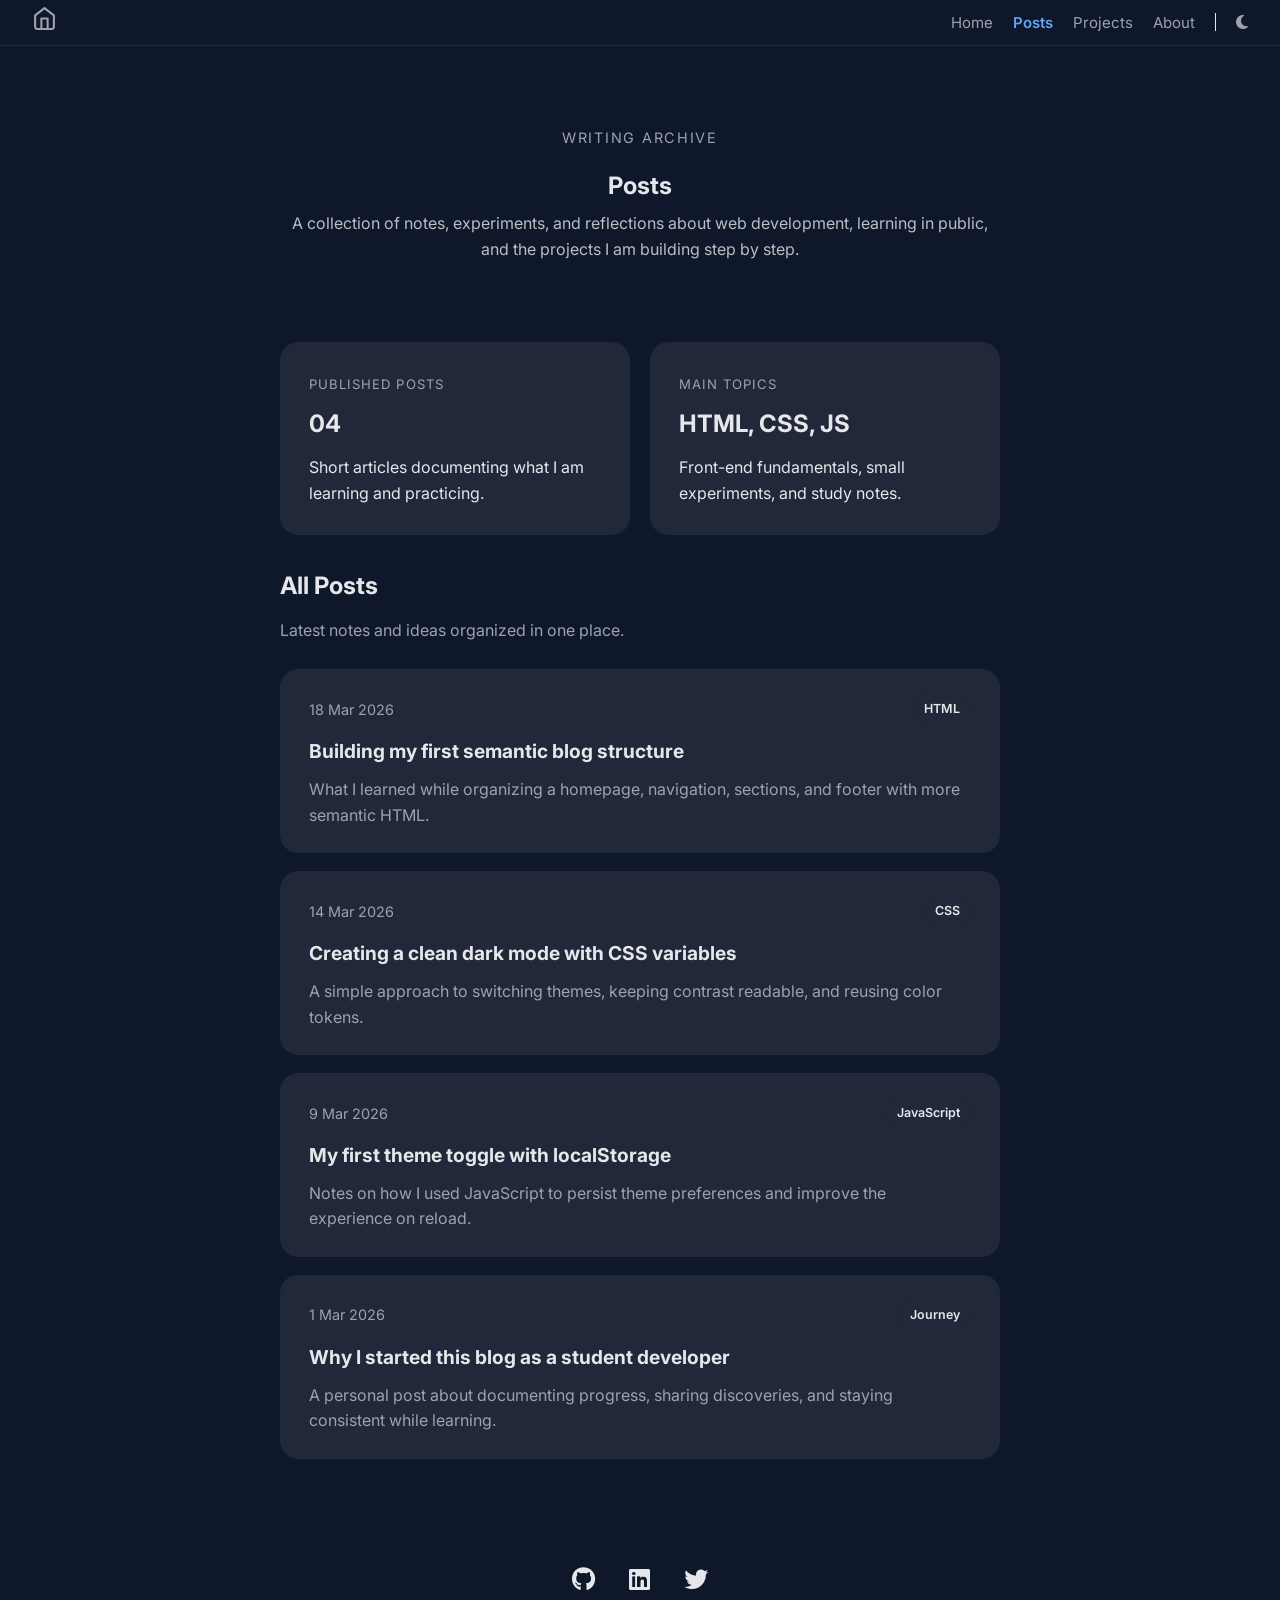
==== posts/index.html @ 48aa8283 "feat: adiciona nova pasta posts para incluir postagens" ====
<!DOCTYPE html>
<html lang="en" data-theme="dark">
<head>
    <meta charset="UTF-8">
    <meta name="viewport" content="width=device-width, initial-scale=1.0">
    <title>Posts | Awesome Alex blog</title>
    <link rel="stylesheet" href="../css/style.css">
    <link rel="preconnect" href="https://fonts.googleapis.com">
    <link rel="preconnect" href="https://fonts.gstatic.com" crossorigin>
    <link rel="icon" type="image/x-icon" href="../img/icon/favicon.ico">
    <link href="https://fonts.googleapis.com/css2?family=Inter:wght@400;600;700&display=swap" rel="stylesheet">
    <link rel="stylesheet" href="https://cdnjs.cloudflare.com/ajax/libs/font-awesome/6.5.1/css/all.min.css">
</head>
<body class="dark">
    <header>
        <nav class="navbar" aria-label="Main navigation">
            <div class="nav-left">
                <a href="../index.html" aria-label="Home Page">
                    <svg xmlns="http://www.w3.org/2000/svg" width="25" height="25" viewBox="0 0 24 24" fill="none" stroke="currentColor" stroke-width="2" stroke-linecap="round" stroke-linejoin="round" class="feather feather-home">
                        <title>Home</title>
                        <path d="M3 9l9-7 9 7v11a2 2 0 0 1-2 2H5a2 2 0 0 1-2-2z"></path>
                        <polyline points="9 22 9 12 15 12 15 22"></polyline>
                    </svg>
                </a>
            </div>

            <ul class="nav-menu" id="nav-menu">
                <li><a href="../index.html">Home</a></li>
                <li><a class="active" href="./">Posts</a></li>
                <li><a href="../projects.html">Projects</a></li>
                <li><a href="../about.html">About</a></li>
                <li class="divider"></li>
                <li>
                    <button id="theme-toggle" class="theme-btn" aria-label="Toggle theme">
                        <i id="theme-icon" class="fa-solid fa-moon"></i>
                    </button>
                </li>
            </ul>

            <button
                class="menu-toggle"
                aria-controls="nav-menu"
                aria-expanded="false"
                aria-label="Abrir menu">
                ☰
            </button>
        </nav>
    </header>

    <main>
        <div class="container">
            <section class="author posts-hero">
                <p class="about-eyebrow">Writing archive</p>
                <h1 class="author-name">Posts</h1>
                <p class="author-bio">
                    A collection of notes, experiments, and reflections about web development, learning in public,
                    and the projects I am building step by step.
                </p>
            </section>

            <section class="posts-overview" aria-label="Posts overview">
                <div class="about-card overview-card">
                    <span class="overview-label">Published posts</span>
                    <strong class="overview-value">04</strong>
                    <p>Short articles documenting what I am learning and practicing.</p>
                </div>

                <div class="about-card overview-card">
                    <span class="overview-label">Main topics</span>
                    <strong class="overview-value">HTML, CSS, JS</strong>
                    <p>Front-end fundamentals, small experiments, and study notes.</p>
                </div>
            </section>

            <section class="posts-archive" aria-labelledby="all-posts">
                <div class="archive-header">
                    <h2 id="all-posts" class="section-title">All Posts</h2>
                    <p>Latest notes and ideas organized in one place.</p>
                </div>

                <article class="post-card">
                    <div class="post-card-meta">
                        <time datetime="2026-03-18">18 Mar 2026</time>
                        <span class="post-tag">HTML</span>
                    </div>
                    <h3 class="post-card-title"><a href="post-semantic-blog-structure.html">Building my first semantic blog structure</a></h3>
                    <p class="post-card-excerpt">
                        What I learned while organizing a homepage, navigation, sections, and footer with more semantic HTML.
                    </p>
                </article>

                <article class="post-card">
                    <div class="post-card-meta">
                        <time datetime="2026-03-14">14 Mar 2026</time>
                        <span class="post-tag">CSS</span>
                    </div>
                    <h3 class="post-card-title"><a href="post-dark-mode-css-variables.html">Creating a clean dark mode with CSS variables</a></h3>
                    <p class="post-card-excerpt">
                        A simple approach to switching themes, keeping contrast readable, and reusing color tokens.
                    </p>
                </article>

                <article class="post-card">
                    <div class="post-card-meta">
                        <time datetime="2026-03-09">9 Mar 2026</time>
                        <span class="post-tag">JavaScript</span>
                    </div>
                    <h3 class="post-card-title"><a href="post-theme-toggle-localstorage.html">My first theme toggle with localStorage</a></h3>
                    <p class="post-card-excerpt">
                        Notes on how I used JavaScript to persist theme preferences and improve the experience on reload.
                    </p>
                </article>

                <article class="post-card">
                    <div class="post-card-meta">
                        <time datetime="2026-03-01">1 Mar 2026</time>
                        <span class="post-tag">Journey</span>
                    </div>
                    <h3 class="post-card-title"><a href="post-why-i-started-this-blog.html">Why I started this blog as a student developer</a></h3>
                    <p class="post-card-excerpt">
                        A personal post about documenting progress, sharing discoveries, and staying consistent while learning.
                    </p>
                </article>
            </section>
        </div>
    </main>

    <footer class="footer">
        <nav class="social-icons" aria-label="Social Media">
            <ul class="social-icons-list">
                <li>
                    <a href="https://github.com/robertifpb"
                    target="_blank"
                    rel="noopener noreferrer"
                    aria-label="GitHub from Alex Robert"
                    class="social-icon github">
                        <i class="fa-brands fa-github"></i>
                    </a>
                </li>

                <li>
                    <a href="https://www.linkedin.com/in/arobertdev/"
                    target="_blank"
                    rel="noopener noreferrer"
                    aria-label="Linkedin from Alex Robert"
                    class="social-icon linkedin">
                        <i class="fa-brands fa-linkedin"></i>
                    </a>
                </li>

                <li>
                    <a href="https://x.com/Alexrobertjr"
                    target="_blank"
                    rel="noopener noreferrer"
                    aria-label="Twitter from Alex Robert"
                    class="social-icon twitter">
                        <i class="fa-brands fa-twitter"></i>
                    </a>
                </li>
            </ul>
        </nav>

        <div class="footer-copyright">
            <p>© <span class="footer-year"></span>
                Álex Robert - Powered by <a href="#">Álex Blog Awesome</a>
            </p>
        </div>
    </footer>

    <script src="../js/script.js"></script>
</body>
</html>
---- css/style.css ----
/* Estilo para o Dark Mode */
:root {
    --bg-color: #ffffff;
    --text-color: #0f172a;
    --text-secondary: #6b7280;
    --card-hover-bg: #e2e8f0;
    --divider-color: #e5e7eb;
    --nav-active: #2563eb;
    --icon-hover: #f3f4f6;
    --border-color: #e5e7eb;
    --link-color: #2563eb;
    --github-hover: rgba(24,23,23,0.1);
    --footer-link: #2563eb;
    --card-surface: color-mix(in srgb, var(--bg-color) 92%, var(--text-color) 8%);
    --shadow-color: rgba(15, 23, 42, 0.08);
    --project-glow: rgba(37, 99, 235, 0.18);
}

[data-theme="dark"] {

    --bg-color: #0f172a;
    --text-color: #e5e7eb;
    --text-secondary: #9ca3af;
    --card-hover-bg: #334155;
    --border-color: #1f2937;
    --nav-active: #60a5fa;
    --icon-hover: #1f2937;
    --link-color: #60a5fa;
    --footer-link: #60a5fa;
    --shadow-color: rgba(2, 6, 23, 0.35);
    --project-glow: rgba(96, 165, 250, 0.18);
}

/* RESET */

*, *::before, *::after {
    box-sizing: border-box;
    margin: 0;
    padding: 0;
}

/* BASE */

html {
    scroll-behavior: smooth;
}

body {
    line-height: 1.6;
    font-family: "Inter", "Segoe UI", Helvetica, Arial, sans-serif;
    background: var(--bg-color);
    color: var(--text-color);
    transition: background 0.3s, color 0.3s;
}

main {
    padding-top: 80px;
}

a {
    color: var(--link-color);
}

img {
    max-width: 100%;
    height: auto;
}

section {
    margin-bottom: 80px;
}

footer {
    margin-top: 100px;
}

/* LAYOUT */

.container {
    max-width: 900px;
    margin: 0 auto;
    padding: 0 20px;
    width: 100%;
}

.navbar {
    display: flex;
    align-items: center;
    justify-content: space-between;
    padding: 6px 32px;
    border-bottom: 1px solid var(--border-color);
}

/* COMPONENTS */

.nav-left svg {
    color: var(--text-secondary);
    font-size: 18px;
    cursor: pointer;
    transition: 0.3s ease;
}

.nav-left svg:hover {
    color: var(--link-color);
}

.nav-menu {
    display: flex;
    align-items: center;
    padding: 0;
    margin: 0;
    gap: 20px;
    list-style: none;
}

.nav-menu a {
    text-decoration: none;
    color: var(--text-secondary);
    font-size: 15px;
    transition: 0.3s ease;
}

.nav-menu a:hover {
    color: var(--link-color);
}

.nav-menu a.active {
    color: var(--nav-active);
    font-weight: 600;
}

.divider {
    width: 1px;
    height: 18px;
    background: var(--divider-color);
}

.theme-btn {
    background: none;
    border: none;
    color: var(--text-secondary);
    cursor: pointer;
    font-size: 16px;
}

.menu-toggle {
    display: none;
    font-size: 20px;
    background: none;
    border: none;
    cursor: pointer;
    color: var(--text-color);
}

.section-title {
    margin-bottom: 20px;
}

.author {
    display: flex;
    flex-direction: column;
    align-items: center;
    text-align: center;
    margin-bottom: 80px;
    color: var(--text-secondary);
}

.author-avatar {
    width: 90px;
    height: 90px;
    border-radius: 50%;
    object-fit: cover;
    transition: 0.3s;
}

.author-avatar:hover {
    transform: scale(1.1);
    text-decoration: underline;
}

.author-name {
    margin-top: 12px;
    color: var(--text-color);
}

.author-bio {
    max-width: 720px;
    margin: 0 auto;
    line-height: 1.6;
    opacity: 0.8;
    color: var(--text-color);
}

.about-hero {
    gap: 6px;
}

.about-eyebrow {
    font-size: 0.9rem;
    letter-spacing: 0.12em;
    text-transform: uppercase;
    color: var(--text-secondary);
}

.about-content {
    width: 100%;
    max-width: 720px;
    margin: 0 auto;
    display: grid;
    gap: 24px;
}

.about-card {
    padding: 28px;
    border: 1px solid var(--border-color);
    border-radius: 18px;
    background: var(--card-surface);
    transition: background 0.3s ease, transform 0.3s ease, border-color 0.3s ease;
}

.about-card:hover {
    background: var(--card-hover-bg);
    transform: translateY(-4px);
    border-color: var(--card-hover-bg);
}

.about-card p {
    margin-top: 12px;
}

.posts-hero {
    gap: 6px;
}

.posts-overview {
    width: 100%;
    max-width: 720px;
    margin: 0 auto 32px;
    display: grid;
    grid-template-columns: repeat(2, minmax(0, 1fr));
    gap: 20px;
}

.overview-card {
    min-height: 100%;
}

.overview-label {
    display: inline-block;
    font-size: 0.82rem;
    text-transform: uppercase;
    letter-spacing: 0.08em;
    color: var(--text-secondary);
}

.overview-value {
    display: block;
    margin-top: 8px;
    font-size: 1.5rem;
    color: var(--text-color);
}

.timeline-section {
    width: 100%;
    max-width: 760px;
    margin: 0 auto 56px;
}

.timeline {
    position: relative;
    display: grid;
    gap: 24px;
    padding-left: 28px;
}

.timeline::before {
    content: "";
    position: absolute;
    top: 8px;
    bottom: 8px;
    left: 8px;
    width: 2px;
    background: linear-gradient(180deg, var(--link-color), color-mix(in srgb, var(--link-color) 10%, var(--border-color) 90%));
}

.timeline-item {
    position: relative;
    display: grid;
    grid-template-columns: 16px minmax(0, 1fr);
    gap: 20px;
    align-items: start;
}

.timeline-marker {
    width: 16px;
    height: 16px;
    margin-top: 12px;
    border-radius: 50%;
    background: var(--bg-color);
    border: 4px solid var(--link-color);
    box-shadow: 0 0 0 6px color-mix(in srgb, var(--link-color) 14%, transparent);
}

.timeline-card {
    padding: 24px 26px;
    border: 1px solid var(--border-color);
    border-radius: 20px;
    background: var(--card-surface);
    box-shadow: 0 16px 40px var(--shadow-color);
    transition: transform 0.3s ease, border-color 0.3s ease, box-shadow 0.3s ease;
}

.timeline-card:hover {
    transform: translateY(-4px);
    border-color: color-mix(in srgb, var(--link-color) 45%, var(--border-color) 55%);
    box-shadow: 0 20px 44px var(--shadow-color);
}

.timeline-period {
    display: inline-block;
    margin-bottom: 8px;
    font-size: 0.8rem;
    font-weight: 700;
    letter-spacing: 0.08em;
    text-transform: uppercase;
    color: var(--link-color);
}

.timeline-card h3 {
    font-size: 1.12rem;
    color: var(--text-color);
}

.timeline-card p {
    margin-top: 10px;
    color: var(--text-secondary);
}

.skills-section {
    width: 100%;
    max-width: 720px;
    margin: 0 auto 48px;
}

.skills-grid {
    display: grid;
    grid-template-columns: repeat(2, minmax(0, 1fr));
    gap: 20px;
}

.skill-card {
    padding: 24px;
    border: 1px solid var(--border-color);
    border-radius: 20px;
    background: var(--card-surface);
    box-shadow: 0 14px 36px var(--shadow-color);
    transition: transform 0.3s ease, border-color 0.3s ease, box-shadow 0.3s ease;
}

.skill-card:hover {
    transform: translateY(-6px);
    border-color: color-mix(in srgb, var(--link-color) 45%, var(--border-color) 55%);
    box-shadow: 0 20px 44px var(--shadow-color);
}

.skill-header {
    display: flex;
    align-items: center;
    justify-content: space-between;
    gap: 12px;
    margin-bottom: 14px;
}

.skill-header h4 {
    display: flex;
    align-items: center;
    gap: 10px;
    font-size: 1rem;
    color: var(--text-color);
}

.skill-header span {
    font-size: 0.92rem;
    font-weight: 700;
    color: var(--link-color);
}

.skill-icon {
    font-size: 1.2rem;
}

.html-icon {
    color: #e34f26;
}

.css-icon {
    color: #1572b6;
}

.js-icon {
    color: #f7df1e;
}

.git-icon {
    color: #f05032;
}

.python-icon {
    color: #3776ab;
}

.progress-track {
    width: 100%;
    height: 12px;
    margin-bottom: 14px;
    border-radius: 999px;
    overflow: hidden;
    background: color-mix(in srgb, var(--text-secondary) 20%, var(--bg-color) 80%);
}

.progress-fill {
    display: block;
    height: 100%;
    border-radius: inherit;
    background: linear-gradient(90deg, var(--link-color), color-mix(in srgb, var(--link-color) 40%, #ffffff 60%));
}

.progress-html {
    width: 85%;
}

.progress-css {
    width: 80%;
}

.progress-js {
    width: 65%;
}

.progress-git {
    width: 70%;
}

.progress-python {
    width: 60%;
}

.skill-card p {
    color: var(--text-secondary);
}

.projects-hero {
    gap: 8px;
}

.projects-overview {
    width: 100%;
    max-width: 720px;
    margin: 0 auto 32px;
    display: grid;
    grid-template-columns: repeat(2, minmax(0, 1fr));
    gap: 20px;
}

.projects-grid {
    width: 100%;
    max-width: 960px;
    margin: 0 auto;
    display: grid;
    gap: 24px;
}

.project-card {
    display: grid;
    grid-template-columns: minmax(220px, 280px) minmax(0, 1fr);
    gap: 0;
    border: 1px solid var(--border-color);
    border-radius: 24px;
    overflow: hidden;
    background: var(--card-surface);
    box-shadow: 0 18px 48px var(--shadow-color);
    transition: transform 0.35s ease, border-color 0.35s ease, box-shadow 0.35s ease;
}

.project-card:hover {
    transform: translateY(-8px);
    border-color: var(--link-color);
    box-shadow: 0 24px 60px var(--shadow-color);
}

.featured-project {
    position: relative;
}

.featured-project::after {
    content: "";
    position: absolute;
    inset: auto 24px -18px 24px;
    height: 36px;
    background: var(--project-glow);
    filter: blur(24px);
    z-index: -1;
}

.project-visual {
    position: relative;
    min-height: 100%;
    padding: 28px;
    display: flex;
    flex-direction: column;
    justify-content: flex-end;
    gap: 14px;
    color: #f8fafc;
    background: linear-gradient(160deg, #1d4ed8 0%, #0f172a 100%);
    overflow: hidden;
}

.project-visual::before,
.project-visual::after {
    content: "";
    position: absolute;
    border-radius: 999px;
    opacity: 0.35;
}

.project-visual::before {
    width: 180px;
    height: 180px;
    top: -52px;
    right: -44px;
    background: rgba(255, 255, 255, 0.18);
}

.project-visual::after {
    width: 140px;
    height: 140px;
    bottom: -46px;
    left: -30px;
    background: rgba(148, 163, 184, 0.22);
}

.project-visual strong,
.project-visual p,
.project-badge,
.project-window {
    position: relative;
    z-index: 1;
}

.project-visual-blog {
    background: linear-gradient(160deg, #1d4ed8 0%, #0f172a 100%);
}

.project-visual-dashboard {
    background: linear-gradient(160deg, #0f766e 0%, #0f172a 100%);
}

.project-visual-landing {
    background: linear-gradient(160deg, #b45309 0%, #7c2d12 100%);
}

.project-badge {
    align-self: flex-start;
    padding: 6px 12px;
    border-radius: 999px;
    background: rgba(255, 255, 255, 0.14);
    border: 1px solid rgba(255, 255, 255, 0.2);
    font-size: 0.78rem;
    font-weight: 700;
    letter-spacing: 0.04em;
    text-transform: uppercase;
}

.project-window {
    display: flex;
    gap: 8px;
    margin-top: auto;
}

.project-window span {
    width: 11px;
    height: 11px;
    border-radius: 50%;
    background: rgba(255, 255, 255, 0.9);
}

.project-visual p {
    max-width: 24ch;
    color: rgba(248, 250, 252, 0.85);
}

.project-content {
    padding: 28px;
    display: grid;
    gap: 18px;
}

.project-meta {
    display: flex;
    align-items: center;
    justify-content: space-between;
    gap: 12px;
    flex-wrap: wrap;
}

.project-status {
    color: var(--text-secondary);
    font-size: 0.92rem;
}

.project-title {
    font-size: 1.35rem;
    line-height: 1.3;
}

.project-description {
    color: var(--text-secondary);
}

.project-highlights {
    padding-left: 20px;
    color: var(--text-color);
}

.project-highlights li + li {
    margin-top: 8px;
}

.project-tech {
    display: flex;
    flex-wrap: wrap;
    gap: 10px;
}

.project-tech span {
    display: inline-flex;
    align-items: center;
    gap: 8px;
    padding: 7px 12px;
    border-radius: 999px;
    background: color-mix(in srgb, var(--link-color) 12%, var(--bg-color) 88%);
    color: var(--text-color);
    font-size: 0.86rem;
    font-weight: 600;
}

.project-tech i {
    font-size: 0.95rem;
}

.project-links {
    display: flex;
    flex-wrap: wrap;
    gap: 12px;
}

.project-links a {
    text-decoration: none;
    padding: 11px 16px;
    border-radius: 12px;
    border: 1px solid var(--border-color);
    color: var(--text-color);
    font-weight: 600;
    transition: transform 0.3s ease, border-color 0.3s ease, color 0.3s ease, background 0.3s ease;
}

.project-links a:hover {
    transform: translateY(-2px);
    color: var(--link-color);
    border-color: var(--link-color);
    background: color-mix(in srgb, var(--link-color) 10%, var(--bg-color) 90%);
}

.posts-archive {
    width: 100%;
    max-width: 720px;
    margin: 0 auto;
    display: grid;
    gap: 18px;
}

.archive-header p {
    margin-top: -8px;
    margin-bottom: 8px;
    color: var(--text-secondary);
}

.post-card {
    padding: 24px 28px;
    border: 1px solid var(--border-color);
    border-radius: 18px;
    background: var(--card-surface);
    transition: background 0.3s ease, transform 0.3s ease, border-color 0.3s ease;
}

.post-card-meta {
    display: flex;
    align-items: center;
    justify-content: space-between;
    gap: 12px;
    margin-bottom: 12px;
    color: var(--text-secondary);
    font-size: 0.9rem;
}

.post-tag {
    padding: 4px 10px;
    border-radius: 999px;
    border: 1px solid var(--border-color);
    color: var(--text-color);
    font-size: 0.78rem;
    font-weight: 600;
}

.post-card:hover {
    background: var(--card-hover-bg);
    transform: translateY(-4px);
    border-color: var(--card-hover-bg);
}

.post-card-title {
    margin-bottom: 10px;
    font-size: 1.2rem;
}

.post-card-title a {
    color: var(--text-color);
    text-decoration: none;
    transition: color 0.3s ease;
}

.post-card-title a:hover {
    color: var(--link-color);
}

.post-card-excerpt {
    color: var(--text-secondary);
}

.post-page {
    width: 100%;
    max-width: 760px;
    margin: 0 auto;
}

.post-article {
    display: grid;
    gap: 28px;
}

.post-article-header {
    text-align: left;
    align-items: flex-start;
    margin-bottom: 0;
}

.post-article-meta {
    display: flex;
    align-items: center;
    gap: 12px;
    flex-wrap: wrap;
    color: var(--text-secondary);
    font-size: 0.95rem;
}

.post-article-title {
    font-size: clamp(2rem, 4vw, 3rem);
    line-height: 1.15;
    color: var(--text-color);
}

.post-article-lead {
    font-size: 1.05rem;
    color: var(--text-secondary);
    max-width: 62ch;
}

.post-content {
    padding: 32px;
    border: 1px solid var(--border-color);
    border-radius: 24px;
    background: var(--card-surface);
    box-shadow: 0 18px 48px var(--shadow-color);
}

.post-content p + p,
.post-content p + h2,
.post-content ul + h2,
.post-content h2 + p,
.post-content h2 + ul,
.post-content ul + p {
    margin-top: 18px;
}

.post-content h2 {
    font-size: 1.3rem;
    color: var(--text-color);
}

.post-content p,
.post-content li {
    color: var(--text-secondary);
}

.post-content ul {
    padding-left: 20px;
}

.post-content li + li {
    margin-top: 8px;
}

.post-navigation {
    display: flex;
    flex-wrap: wrap;
    gap: 14px;
}

.post-navigation a {
    text-decoration: none;
    padding: 12px 16px;
    border-radius: 14px;
    border: 1px solid var(--border-color);
    color: var(--text-color);
    font-weight: 600;
    transition: transform 0.3s ease, border-color 0.3s ease, color 0.3s ease, background 0.3s ease;
}

.post-navigation a:hover {
    transform: translateY(-2px);
    color: var(--link-color);
    border-color: var(--link-color);
    background: color-mix(in srgb, var(--link-color) 10%, var(--bg-color) 90%);
}

.about-list {
    padding-left: 20px;
    color: var(--text-color);
}

.about-list li {
    margin-top: 10px;
}

.posts-section {
    width: 100%;
    max-width: 720px;
    margin:0 auto;
}

.post-item {
    display: flex;
    justify-content: space-between;
    align-items: center;
    padding: 12px 0;
    border-top: 1px solid var(--border-color);
}

.post-item-title a {
    text-decoration: none;
    color: var(--text-color);
    transition: 0.3s ease;
}

.post-item-title a:hover {
    color: var(--link-color);
}

.post-item time {
    opacity: 0.7;
    font-size: 0.9rem;
    color: var(--text-secondary);
}

.social-icons {
    display: flex;
    justify-content: center;
    align-items: center;
    font-size: 1.5rem;
    gap: 0.8rem;
}

.social-icons a {
    display: flex;
    align-items: center;
    justify-content: center;
    padding: 8px;
    border-radius: 6px;
    color: var(--text-color);
    text-decoration: none;
    transition: 0.3s;
}

.social-icons a:hover {
    background: var(--icon-hover);
    transform: scale(1.1);
}

.social-icon.github:hover {
    background: var(--github-hover);
}
.social-icon.linkedin:hover { background: #0A66C2; }
.social-icon.twitter:hover { background: #1DA1F2; }

.social-icons-list {
    list-style: none;
    display: flex;
    justify-content: center;
    gap: 18px;
}

/* FOOTER */

.footer-copyright {
    font-size: 14px;
    display: flex;
    flex-direction: row;
    justify-content: center;
    align-items: center;
}

.footer-copyright a {
    text-decoration: none;
    color: var(--footer-link);
    display: inline-block;
    transition: 0.3s;
}

.footer-copyright a:hover {
    transform: scale(1.1);
    text-decoration: underline;
}

/* Foco visível para navegação por teclado */
.nav-menu a:focus,
.theme-btn:focus,
.menu-toggle:focus,
.social-icon:focus,
.post-card-title a:focus,
.project-links a:focus {
    outline: 2px solid var(--link-color);
    outline-offset: 2px;
}

/* MOBILE FIRST - RESPONSIVIDADE */

@media (max-width: 768px) {

    .navbar {
        padding: 10px 20px;
    }

    .menu-toggle {
        display: block;
    }

    .nav-menu {
        position: absolute;
        top: 60px;
        right: 20px;
        background: var(--bg-color);
        border: 1px solid var(--border-color);
        flex-direction: column;
        padding: 10px 16px;
        gap: 10px;
        display: none;
    }

    .nav-menu.active {
        display: flex;
    }

    .divider {
        display: none;
    }
    
    .author {
        margin-bottom: 50px;
    }

    .author-avatar {
        width: 70px;
        height: 70px;
    }

    .about-card {
        padding: 22px 18px;
    }

    .posts-overview {
        grid-template-columns: 1fr;
    }

    .timeline {
        padding-left: 22px;
    }

    .timeline-item {
        grid-template-columns: 14px minmax(0, 1fr);
        gap: 16px;
    }

    .timeline-marker {
        width: 14px;
        height: 14px;
    }

    .timeline-card {
        padding: 20px 18px;
    }

    .skills-grid {
        grid-template-columns: 1fr;
    }

    .projects-overview {
        grid-template-columns: 1fr;
    }

    .project-card {
        grid-template-columns: 1fr;
    }

    .project-visual {
        min-height: 240px;
    }

    .project-content {
        padding: 22px 18px;
    }

    .post-card {
        padding: 20px 18px;
    }

    .post-content {
        padding: 24px 18px;
    }

    .post-card-meta {
        flex-direction: column;
        align-items: flex-start;
    }

    .post-item {
        flex-direction: column;
        align-items: flex-start;
        gap: 4px;
    }

    .footer-copyright {
        flex-direction: column;
        gap: 6px;
        text-align: center;
    }
}
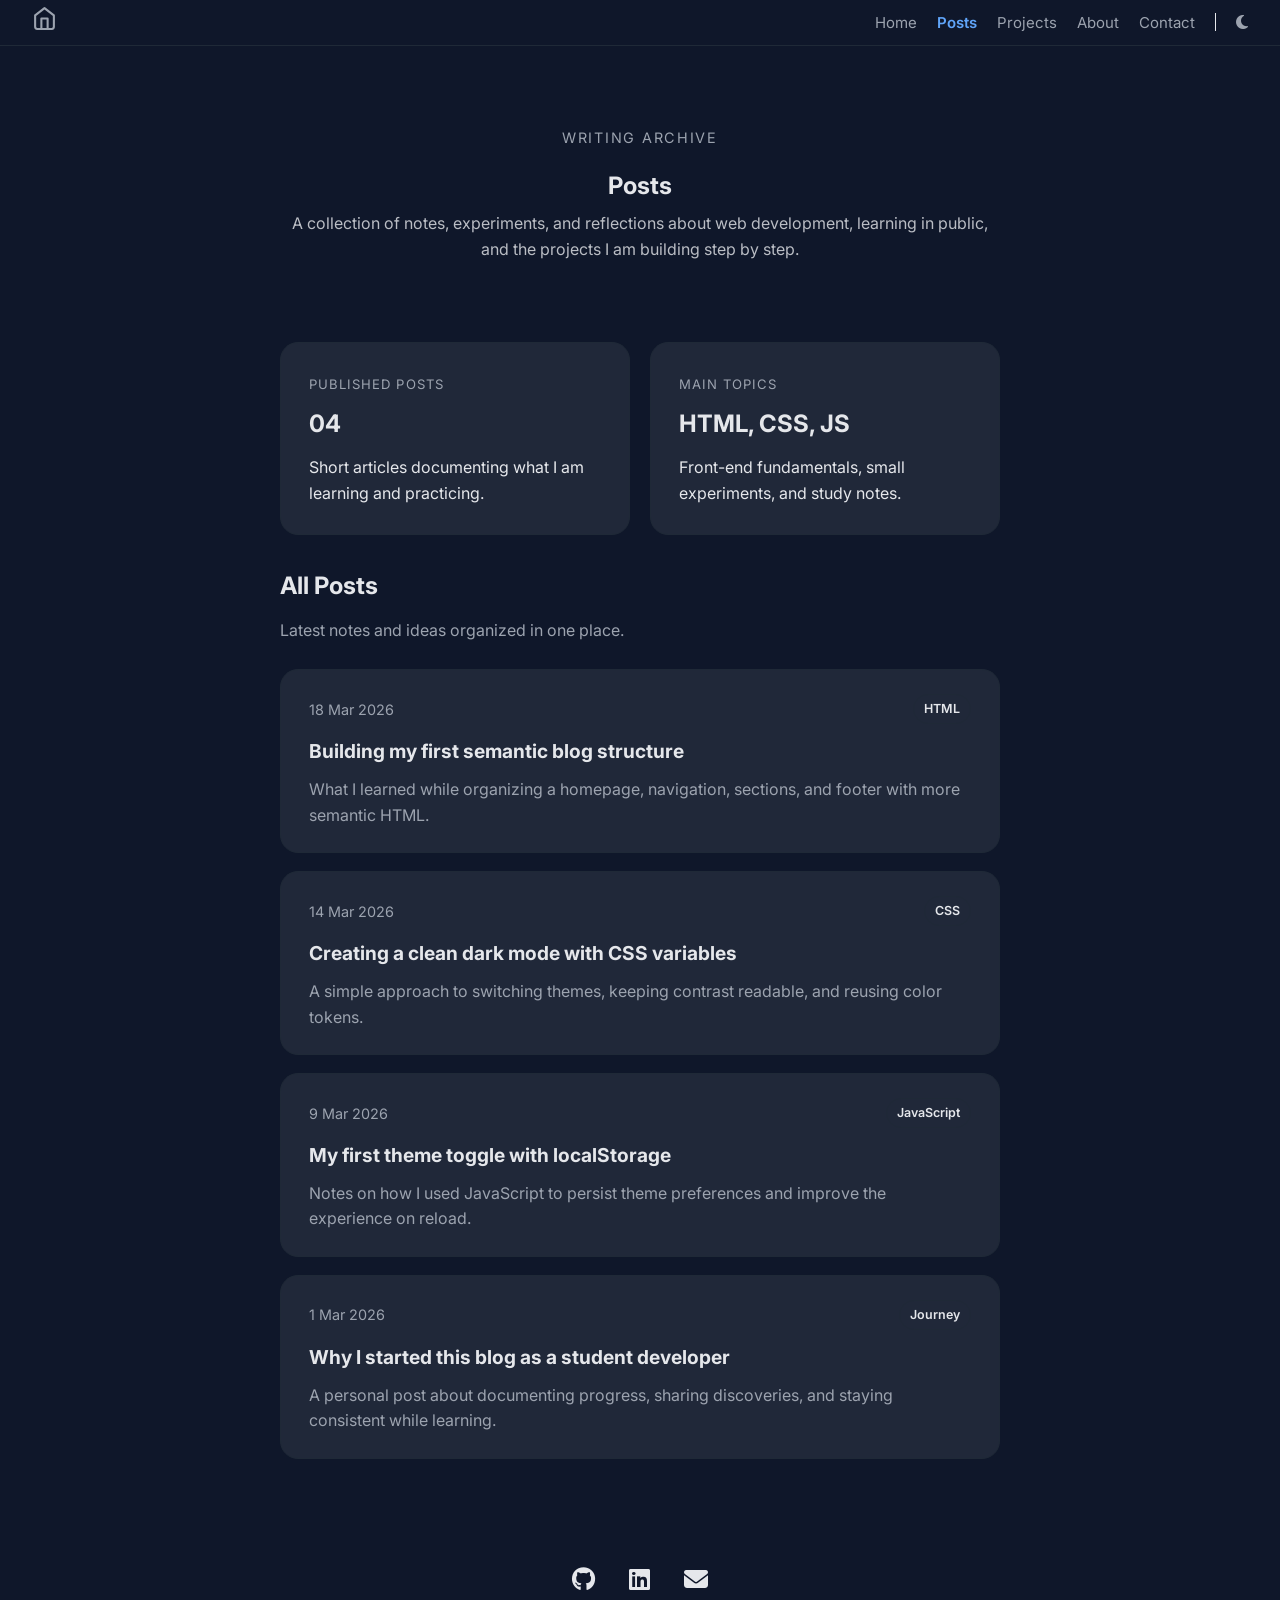
==== commit a8c5e0ae: "feat: adiciona link para seção de contato e atualiza ícone de contato em postagens" ====
--- a/posts/index.html
+++ b/posts/index.html
@@ -29,6 +29,7 @@
                 <li><a class="active" href="./">Posts</a></li>
                 <li><a href="../projects.html">Projects</a></li>
                 <li><a href="../about.html">About</a></li>
+                <li><a href="../contact.html">Contact</a></li>
                 <li class="divider"></li>
                 <li>
                     <button id="theme-toggle" class="theme-btn" aria-label="Toggle theme">
@@ -149,12 +150,10 @@
                 </li>
 
                 <li>
-                    <a href="https://x.com/Alexrobertjr"
-                    target="_blank"
-                    rel="noopener noreferrer"
-                    aria-label="Twitter from Alex Robert"
-                    class="social-icon twitter">
-                        <i class="fa-brands fa-twitter"></i>
+                    <a href="mailto:alexrobert.dev@hotmail.com"
+                    aria-label="Email from Alex Robert"
+                    class="social-icon email">
+                        <i class="fa-solid fa-envelope"></i>
                     </a>
                 </li>
             </ul>
--- a/css/style.css
+++ b/css/style.css
@@ -462,6 +462,141 @@
     gap: 20px;
 }
 
+.contact-hero {
+    gap: 8px;
+}
+
+.contact-overview {
+    width: 100%;
+    max-width: 720px;
+    margin: 0 auto 32px;
+    display: grid;
+    grid-template-columns: repeat(2, minmax(0, 1fr));
+    gap: 20px;
+}
+
+.contact-grid {
+    width: 100%;
+    max-width: 960px;
+    margin: 0 auto 48px;
+}
+
+.contact-cards {
+    display: grid;
+    grid-template-columns: repeat(3, minmax(0, 1fr));
+    gap: 20px;
+}
+
+.contact-card {
+    padding: 26px;
+    border: 1px solid var(--border-color);
+    border-radius: 22px;
+    background: var(--card-surface);
+    box-shadow: 0 16px 40px var(--shadow-color);
+    transition: transform 0.3s ease, border-color 0.3s ease, box-shadow 0.3s ease;
+}
+
+.contact-card:hover {
+    transform: translateY(-6px);
+    border-color: color-mix(in srgb, var(--link-color) 45%, var(--border-color) 55%);
+    box-shadow: 0 20px 44px var(--shadow-color);
+}
+
+.contact-card-icon {
+    width: 52px;
+    height: 52px;
+    margin-bottom: 18px;
+    display: inline-flex;
+    align-items: center;
+    justify-content: center;
+    border-radius: 16px;
+    background: color-mix(in srgb, var(--link-color) 14%, var(--bg-color) 86%);
+    color: var(--link-color);
+    font-size: 1.3rem;
+}
+
+.contact-label {
+    display: inline-block;
+    margin-bottom: 10px;
+    font-size: 0.78rem;
+    font-weight: 700;
+    letter-spacing: 0.08em;
+    text-transform: uppercase;
+    color: var(--text-secondary);
+}
+
+.contact-card h3 {
+    color: var(--text-color);
+}
+
+.contact-card p {
+    margin: 12px 0 18px;
+    color: var(--text-secondary);
+}
+
+.resume-section {
+    width: 100%;
+    max-width: 720px;
+    margin: 0 auto;
+}
+
+.resume-card {
+    padding: 30px;
+    border: 1px solid var(--border-color);
+    border-radius: 24px;
+    background: linear-gradient(145deg, var(--card-surface) 0%, color-mix(in srgb, var(--card-surface) 78%, var(--link-color) 22%) 100%);
+    box-shadow: 0 20px 48px var(--shadow-color);
+    display: grid;
+    grid-template-columns: minmax(0, 1.4fr) minmax(220px, 1fr);
+    gap: 24px;
+    align-items: center;
+}
+
+.resume-copy h3 {
+    margin-top: 10px;
+    font-size: 1.4rem;
+    color: var(--text-color);
+}
+
+.resume-copy p {
+    margin-top: 12px;
+    color: var(--text-secondary);
+}
+
+.resume-actions {
+    display: grid;
+    gap: 14px;
+    justify-items: start;
+}
+
+.resume-download-btn {
+    display: inline-flex;
+    align-items: center;
+    gap: 10px;
+    padding: 14px 18px;
+    border-radius: 14px;
+    background: var(--link-color);
+    color: #f8fafc;
+    text-decoration: none;
+    font-weight: 700;
+    transition: transform 0.3s ease, box-shadow 0.3s ease, filter 0.3s ease;
+}
+
+.resume-download-btn:hover {
+    transform: translateY(-2px);
+    filter: brightness(1.05);
+    box-shadow: 0 14px 28px color-mix(in srgb, var(--link-color) 28%, transparent);
+}
+
+.resume-hint {
+    color: var(--text-secondary);
+    font-size: 0.92rem;
+}
+
+.about-actions {
+    margin-top: 18px;
+}
+
 .projects-grid {
     width: 100%;
     max-width: 960px;
@@ -900,7 +1035,7 @@
     background: var(--github-hover);
 }
 .social-icon.linkedin:hover { background: #0A66C2; }
-.social-icon.twitter:hover { background: #1DA1F2; }
+.social-icon.email:hover { background: #ea4335; }
 
 .social-icons-list {
     list-style: none;
@@ -937,7 +1072,8 @@
 .menu-toggle:focus,
 .social-icon:focus,
 .post-card-title a:focus,
-.project-links a:focus {
+.project-links a:focus,
+.resume-download-btn:focus {
     outline: 2px solid var(--link-color);
     outline-offset: 2px;
 }
@@ -1017,6 +1153,14 @@
         grid-template-columns: 1fr;
     }
 
+    .contact-overview {
+        grid-template-columns: 1fr;
+    }
+
+    .contact-cards {
+        grid-template-columns: 1fr;
+    }
+
     .project-card {
         grid-template-columns: 1fr;
     }
@@ -1027,6 +1171,11 @@
 
     .project-content {
         padding: 22px 18px;
+    }
+
+    .resume-card {
+        grid-template-columns: 1fr;
+        padding: 24px 18px;
     }
 
     .post-card {
